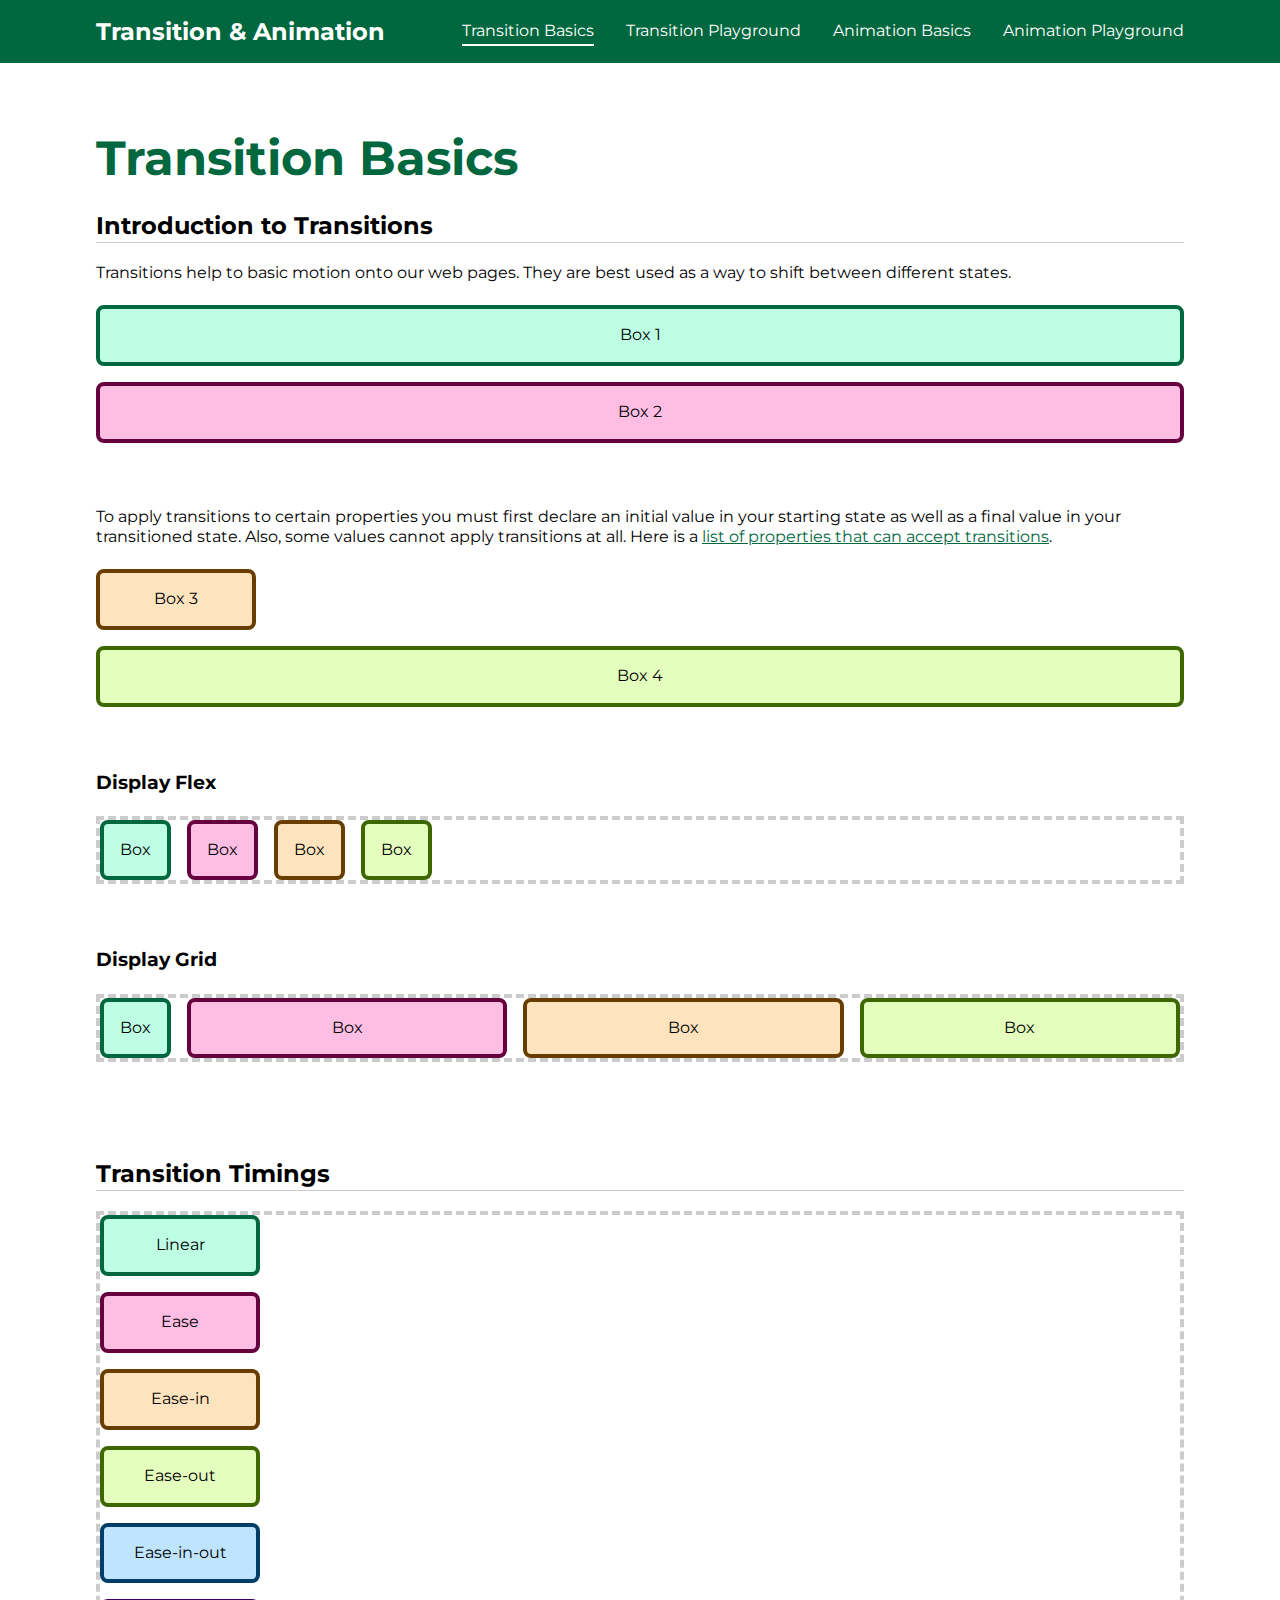
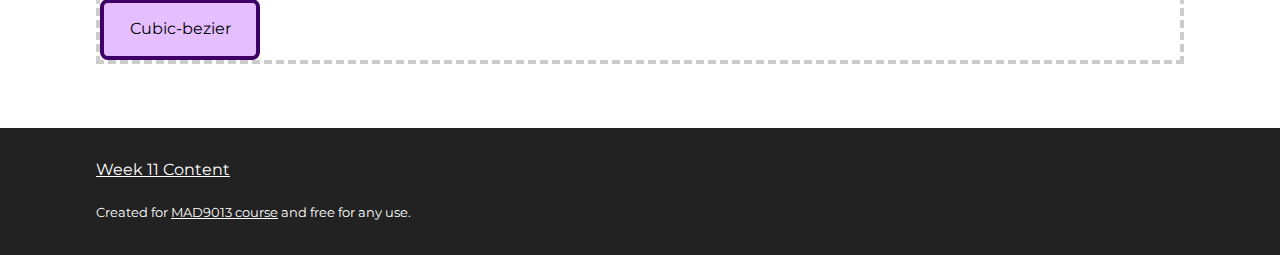
==== transition-basics.html @ c45581e3 "Set up for f22" ====
<!DOCTYPE html>
<html lang="en">
  <head>
    <meta charset="UTF-8" />
    <meta name="viewport" content="width=device-width, initial-scale=1.0" />
    <title>Transition Basics | W11 - Transition &amp; Animation</title>
    <link rel="stylesheet" href="./css/base.css" />
    <link rel="stylesheet" href="./css/transition-basics.css" />
    <link
      href="https://fonts.googleapis.com/css2?family=Montserrat:ital,wght@0,400;0,800;1,400;1,800&display=swap"
      rel="stylesheet"
    />
  </head>
  <body>
    <ul class="skip-links">
      <li><a href="#nav">Skip to main navigation</a></li>
      <li><a href="#main">Skip to content</a></li>
    </ul>

    <header class="masthead no-print" role="banner">
      <div class="container">
        <a href="/" class="logo">
          <strong>Transition &amp; Animation</strong>
        </a>
        <nav id="nav" role="navigation">
          <ul>
            <li>
              <a aria-current="page" href="./transition-basics.html"
                >Transition Basics</a
              >
            </li>
            <li>
              <a href="./transition-playground.html">Transition Playground</a>
            </li>
            <li><a href="./animation-basics.html">Animation Basics</a></li>
            <li>
              <a href="./animation-playground.html">Animation Playground</a>
            </li>
          </ul>
        </nav>
        <a class="nav-toggle" href="#nav" aria-label="Click to open mobile nav">
          <span class="tog top"></span>
          <span class="tog middle"></span>
          <span class="tog bottom"></span>
        </a>
      </div>
    </header>

    <main id="main" role="main">
      <section>
        <div class="container container-side-padding">
          <h1>Transition Basics</h1>

          <!-- ---------- TUTORIAL CONTENT ---------- -->

          <h2>Introduction to Transitions</h2>
          <p>
            Transitions help to basic motion onto our web pages. They are best
            used as a way to shift between different states.
          </p>
          <div class="box-simple box-1">Box 1</div>
          <div class="box-simple box-2">Box 2</div>

          <p class="padding-t-3">
            To apply transitions to certain properties you must first declare an
            initial value in your starting state as well as a final value in
            your transitioned state. Also, some values cannot apply transitions
            at all. Here is a
            <a
              href="https://developer.mozilla.org/en-US/docs/Web/CSS/CSS_animated_properties"
              >list of properties that can accept transitions</a
            >.
          </p>
          <div class="box-simple box-3">Box 3</div>
          <div class="box-simple box-4">Box 4</div>
          <h3 class="padding-t-3">Display Flex</h3>
          <div class="flex-transition parent-styles push">
            <div class="box-simple">Box</div>
            <div class="box-simple">Box</div>
            <div class="box-simple">Box</div>
            <div class="box-simple">Box</div>
          </div>
          <h3 class="padding-t-3">Display Grid</h3>
          <div class="grid-transition parent-styles">
            <div class="box-simple">Box</div>
            <div class="box-simple">Box</div>
            <div class="box-simple">Box</div>
            <div class="box-simple">Box</div>
          </div>

          <h2 class="padding-t">Transition Timings</h2>
          <div class="parent-styles timing">
            <div class="box-simple linear">Linear</div>
            <div class="box-simple ease">Ease</div>
            <div class="box-simple ease-in">Ease-in</div>
            <div class="box-simple ease-out">Ease-out</div>
            <div class="box-simple ease-in-out">Ease-in-out</div>
            <div class="box-simple cubic-bezier">Cubic-bezier</div>
          </div>

          <!-- ---------- END TUTORIAL CONTENT ---------- -->
        </div>
      </section>
    </main>
    <footer class="footer" role="contentinfo">
      <div class="container">
        <p>
          <a
            href="https://mad9013.github.io/F2021/modules/week11/"
            target="_blank"
            >Week 11 Content</a
          >
        </p>
        <small
          >Created for
          <a href="https://mad9013.github.io/F2021/">MAD9013 course</a> and free
          for any use.</small
        >
      </div>
    </footer>
    <div class="click-to-close"></div>
    <script src="./js/main.js"></script>
  </body>
</html>
---- css/base.css ----
@-moz-viewport { width: device-width; scale: 1; }
@-ms-viewport { width: device-width; scale: 1; }
@-o-viewport { width: device-width; scale: 1; }
@-webkit-viewport { width: device-width; scale: 1; }
@viewport { width: device-width; scale: 1; }

html {
box-sizing: border-box;
font: normal 100%/1.3 "Montserrat", -apple-system, BlinkMacSystemFont, "Segoe UI", "Roboto", "Helvetica Neue", Arial,  "Apple Color Emoji", "Segoe UI Emoji", "Segoe UI Symbol", sans-serif;
-moz-text-size-adjust: 100%;
-ms-text-size-adjust: 100%;
-webkit-text-size-adjust: 100%;
text-size-adjust: 100%;
}

*, *::before, *::after {
  box-sizing: inherit;
}

:root {
  --color-primary: #00673e;
  --color-primary-pale: #befee4;
  --color-primary-light: #017949;
  --color-primary-dark: #00331f;
  --color-accent-1: #67003e;
  --color-accent-1-light: #febee4;
  --color-accent-2: #673e00;
  --color-accent-2-light: #fee4be;
  --color-accent-3: #3e6700;
  --color-accent-3-light: #e4febe;
  --color-accent-4: #003e67;
  --color-accent-4-light: #bee4fe;
  --color-accent-5: #3e0067;
  --color-accent-5-light: #e4befe;
  --color-accent-6: #3e6767;
  --color-accent-6-light: #e4fefe;
  --color-accent-7: #3e3e67;
  --color-accent-7-light: #e4e4fe;
  --color-accent-8: #676700;
  --color-accent-8-light: #fefebe;
  --color-error: #670c03;
}

body {
  margin: 0;
  min-height: 100vh;
  display: grid;
  grid-template-rows: auto 1fr auto;
}

svg {
  fill: currentColor;
}

/* - - - - - - - - - - Typogrophy - - - - - - - - - - */

/* 
Standardizing some basic type styles across my website.
*/


h1, h2, h3, h4, h5, h6, p, ul, ol {
  margin: 0 0 1.3rem;
}

h1 {
  font-size: 3rem;
  color: var(--color-primary);
}

h2,
h1 + .subtitle {
  border-bottom: 0.0625rem solid #ccc;
}

h1 + .subtitle {
  font-size: 1.25rem;
  margin: -1rem 0 2rem;
  font-style: italic;
}

a {
  color: var(--color-primary);
  transition:
    color .2s,
    background-color .2s,
    border-color .2s,
    box-shadow .2s;
}

a:hover, a:focus {
  color: var(--color-primary-dark);
}

.btn {
  background-color: var(--color-primary);
  border: 0.0625rem solid var(--color-primary-light);
  box-shadow: 0 0.25rem 0.5rem #0004;
  color: #fff;
  padding: .75em 1.25em;
  text-decoration: none;
  text-transform: uppercase;
  font-weight: bold;
  border-radius: 0.25rem;
  display: inline-block;
  cursor: pointer;
  transition:
    color .2s,
    background-color .2s,
    border-color .2s;
}


.btn:hover, .btn:focus {
  background-color: var(--color-primary-dark);
  border-color: var(--color-primary);
  color: #fff;
}


/* - - - - - - - - - - Layout - - - - - - - - - - */
/* 
I like to create a collection of reusable classes that help me create consistent layout and spacing on my webpages.
*/

.container {
  max-width: 70em;
  width: 100%;
  margin: 0 auto;
}

section > .container {
  padding-top: 4rem;
  padding-bottom: 4rem;
}

.container-side-padding {
  padding-left: 1rem;
  padding-right: 1rem;
}

.padding-t {
  padding-top: 6rem;
}

.padding-t-3 {
  padding-top: 3rem;
}

.spacing-b {
  padding-bottom: 6rem;
}

.push {
  margin-bottom: 1rem;
}

.push-4 {
  margin-bottom: 4rem;
}

.text-wrap {
  max-width: 45em;
}

.parent-styles {
  border: 0.25rem dashed #ccc;
}

.grid-3 {
  display: grid;
  gap: 1rem;
}

@media only screen and (min-width: 38em) {

  .grid-3 {
    grid-template-columns: repeat(3, 1fr);
  }

}

/* - - - - - - - - - - Masthead - - - - - - - - - - */

/* - - - - - - - - - - Nav Toggle - - - - - - - - - - */

.nav-toggle {
  width: 2.5rem;
  height: 1.5rem;
  display: flex;
  flex-direction: column;
  justify-content: space-between;
  position: relative;
}

.nav-toggle .tog {
  width: 100%;
  height: 0.25rem;
  background-color: #fff;
  position: relative;
  transition:
    top .2s,
    bottom .2s,
    opacity .2s,
    transform .2s;
}
.tog.top {
  top: 0;
}

.tog.bottom {
  bottom: 0;
}

.open .top {
  top: 50%;
  transform: translateY(-50%) rotate(45deg);
}

.open .middle {
  opacity: 0;
}

.open .bottom {
  bottom: 50%;
  transform: translateY(50%) rotate(-45deg);
}


@media only screen and (min-width: 65em) {

  .nav-toggle {
    display: none;
  }

}

.click-to-close {
  width: 100vw;
  height: 100vh;
  background-color: #0008;
  position: fixed;
  top: 0;
  left: 0;
  pointer-events: none;
  opacity: 0;
  transition:
    opacity .2s;
}

.click-to-close.open {
  opacity: 1;
  pointer-events: all;
}

/* - - - - - - - - - - End of Nav Toggle - - - - - - - - - - */

.masthead {
  padding: 1rem 0;
  background-color: var(--color-primary);
  position: sticky;
  top: 0;
  width: 100%;
  z-index: 10000;
}

.masthead .container {
  padding: 0 1rem;
  display: flex;
  justify-content: space-between;
  align-items: center;
}

.masthead a {
  color: #fff;
  text-decoration: none;
  transition:
    opacity .2s;
}

.masthead nav a {
  position: relative;
}

.masthead nav a::after {
  content: " ";
  display: none;
  position: absolute;
  width: 0;
  height: 0.125rem;
  bottom: -.25rem;
  left: 50%;
  transform: translateX(-50%);
  background-color: #fff;
}

.masthead nav a[aria-current="page"]::after,
.masthead nav a:hover::after {
  width: 100%;
}

.masthead a.logo:hover,
.masthead a.logo:focus {
  opacity: .5;
}

.masthead .logo h1,
.masthead .logo strong {
  color: #fff;
  font-size: 1.5rem;
  margin: 0;
}

.masthead nav {
  position: fixed;
  top: 0;
  right: -66.6666%;
  width: 66.6666vw;
  height: 100vh;
  box-shadow: -0.125rem 0.25rem 0.5rem rgba(0, 0, 0, .15);
  background-color: var(--color-primary-dark);
  transition:
    right .2s,
    top .2s;
}

.masthead nav.open {
  right: 0;
}

.masthead nav ul {
  padding: 6rem 1rem;
  text-align: right;
  margin: 0;
  list-style-type: none;
}

.masthead nav li:not(:last-child) {
  margin-bottom: 1rem;
}

.masthead nav a {
  display: block;
  font-size: 1.25rem;
}

@media only screen and (min-width: 65em) {

  .masthead nav {
    position: static;
    top: auto;
    left: auto;
    width: auto;
    height: auto;
    box-shadow: none;
    z-index: auto;
    background-color: transparent;
  }

  .masthead nav ul {
    display: flex;
    padding: 0;
  }

  .masthead nav li:not(:last-child) {
    margin-bottom: 0;
    margin-right: 2rem;
  }
  
  .masthead nav a {
    display: block;
    font-size: 1rem;
  }

  .masthead nav a::after {
    display: block;
  }

}

/* - - - - - - - - - - Cards - - - - - - - - - - */

.cards {
  list-style-type: none;
  padding: 0;
  display: grid;
  grid-template-columns: 1fr;
  column-gap: 1rem;
  row-gap: 1rem;
}

.cards-examples li {
  display: flex;
}

.cards-examples .card {
  display: flex;
  flex-direction: column;
  justify-content: space-between;
  flex-grow: 2;
  padding: 1rem;
  color: var(--color-primary);
  border: 0.125rem solid var(--color-primary);
  background-color: #fff;
  box-shadow: 0 0.25rem 0.5rem rgba(0, 0, 0, .15);
  border-radius: .5rem;
  text-decoration: none;
}

.cards-examples .card:hover,
.cards-examples .card:focus {
  color: #fff;
  border-color: #fff;
  background-color: var(--color-primary);
  box-shadow: 0 0.5rem 0.75rem rgba(0, 0, 0, .15);
  }

.cards-examples .card span {
  text-decoration: underline;
}

@media only screen and (min-width: 38em) {

  .cards-examples {
    grid-template-columns: repeat(2, 1fr);
  }

}

@media only screen and (min-width: 60em) {

  .cards-examples {
    grid-template-columns: repeat(4, 1fr);
  }

}

/* - - - - - - - - - - Footer - - - - - - - - - - */

.footer {
  background-color: #222;
  color: #fff;
  padding: 2rem 0;
}

.footer .container {
  padding: 0 1rem;
}

.footer a {
  color: #fff;
}

.footer a:hover,
.footer a:focus {
  color: #ffffffaa;
}

/* - - - - - - - - - - Helpers - - - - - - - - - - */

.box-simple {
  border: 0.25rem solid var(--color-primary);
  background-color: var(--color-primary-pale);
  border-radius: .5rem;
  padding: 1rem;
  text-align: center;
  /* display: inline-block; */
  /* width: max-content; */
  margin: 0 0 1rem;
}

.box-simple:nth-of-type(2) {
  border-color: var(--color-accent-1);
  background-color: var(--color-accent-1-light);
}

.box-simple:nth-of-type(3) {
  border-color: var(--color-accent-2);
  background-color: var(--color-accent-2-light);
}

.box-simple:nth-of-type(4) {
  border-color: var(--color-accent-3);
  background-color: var(--color-accent-3-light);
}

.box-simple:nth-of-type(5) {
  border-color: var(--color-accent-4);
  background-color: var(--color-accent-4-light);
}

.box-simple:nth-of-type(6) {
  border-color: var(--color-accent-5);
  background-color: var(--color-accent-5-light);
}

.box-simple:nth-of-type(7) {
  border-color: var(--color-accent-6);
  background-color: var(--color-accent-6-light);
}

.box-simple:nth-of-type(8) {
  border-color: var(--color-accent-7);
  background-color: var(--color-accent-7-light);
}

.box-simple:nth-of-type(9) {
  border-color: var(--color-accent-8);
  background-color: var(--color-accent-8-light);
}

.box-simple:last-of-type {
  margin: 0;
}

.flex-transition .box-simple,
.grid-transition .box-simple {
  margin: 0;
}

.flex-transition .box-simple:not(:last-child) {
  margin: 0 1rem 0 0;
}

/* A nice highlight for when I dropped in code samples */

code {
  background-color: #00000022;
  border: 0.0625rem solid #00000044;
  padding: .25rem;
  border-radius: .25rem;
}

/* - - - - - - - - - - Accessibility - - - - - - - - - - */

.skip-links {
  padding: 0;
  margin: 0;
  list-style-type: none;
}

.skip-links a {
  position: absolute;
  top: -100rem;
  display: inline-block;
  padding: 1rem;
  background-color: var(--color-accent-1);
  color: #fff;
  font-weight: bold;
  text-decoration: none;
  z-index: 1000000;
}

.skip-links a:focus {
  top: 0;
}

.to-top {
  position: fixed;
  bottom: 0;
  right: 1rem;
  background-color: var(--color-accent-1);
  padding: .5rem .75rem;
  border-radius: .5rem .5rem 0 0;
  text-decoration: none;
  transform: translateY(100%);
  transition: transform .2s;
}

.to-top.visible {
  transform: none;
}

*:focus {
  outline: 0.125rem solid var(--color-accent-1);
  outline-offset: 0.125rem;
}


/* - - - - - - - - - - Icons - - - - - - - - - - */

.icon {
  width: 2rem;
  height: 2rem;
  display: inline-flex;
  align-items: center;
  justify-content: center;
  vertical-align: middle;
}

.icon svg {
  width: 100%;
  height: 100%;
  display: inline-block;
}

.icon-label {
  vertical-align: middle;
}
---- css/transition-basics.css ----
.box-1 {
  
}

.box-1:hover {
  background-color: var(--color-primary);
  color: #fff;
}
.box-2 {
  
}

.box-2:hover {
  background-color: var(--color-accent-1);
  color: #fff;
}

.box-3 {
  width: 10rem;

}

.box-3:hover {
  width: 100%;
}

.box-4 {
  position: relative;

}

.box-4:hover {
  left: 5rem;
}

.flex-transition {
  display: flex;
  justify-content: flex-start;
}

.flex-transition:hover {
  justify-content: flex-end;
}

.grid-transition {
  display: grid;
  gap: 1rem;
  grid-template-columns: auto 1fr 1fr 1fr;

}

.grid-transition:hover {
  grid-template-columns: 1fr 1fr 1fr 1fr;
  gap: 5rem;
}

/* - - - - - - - - - - Timing Functions - - - - - - - - - - */

.timing .box-simple {
  width: 10rem;
  position: relative;
}

.timing:hover .box-simple {
  
}

.timing .linear {

}

.timing .ease {

}

.timing .ease-in {

}

.timing .ease-out {

}

.timing .ease-in-out {

}

.timing .cubic-bezier {

}
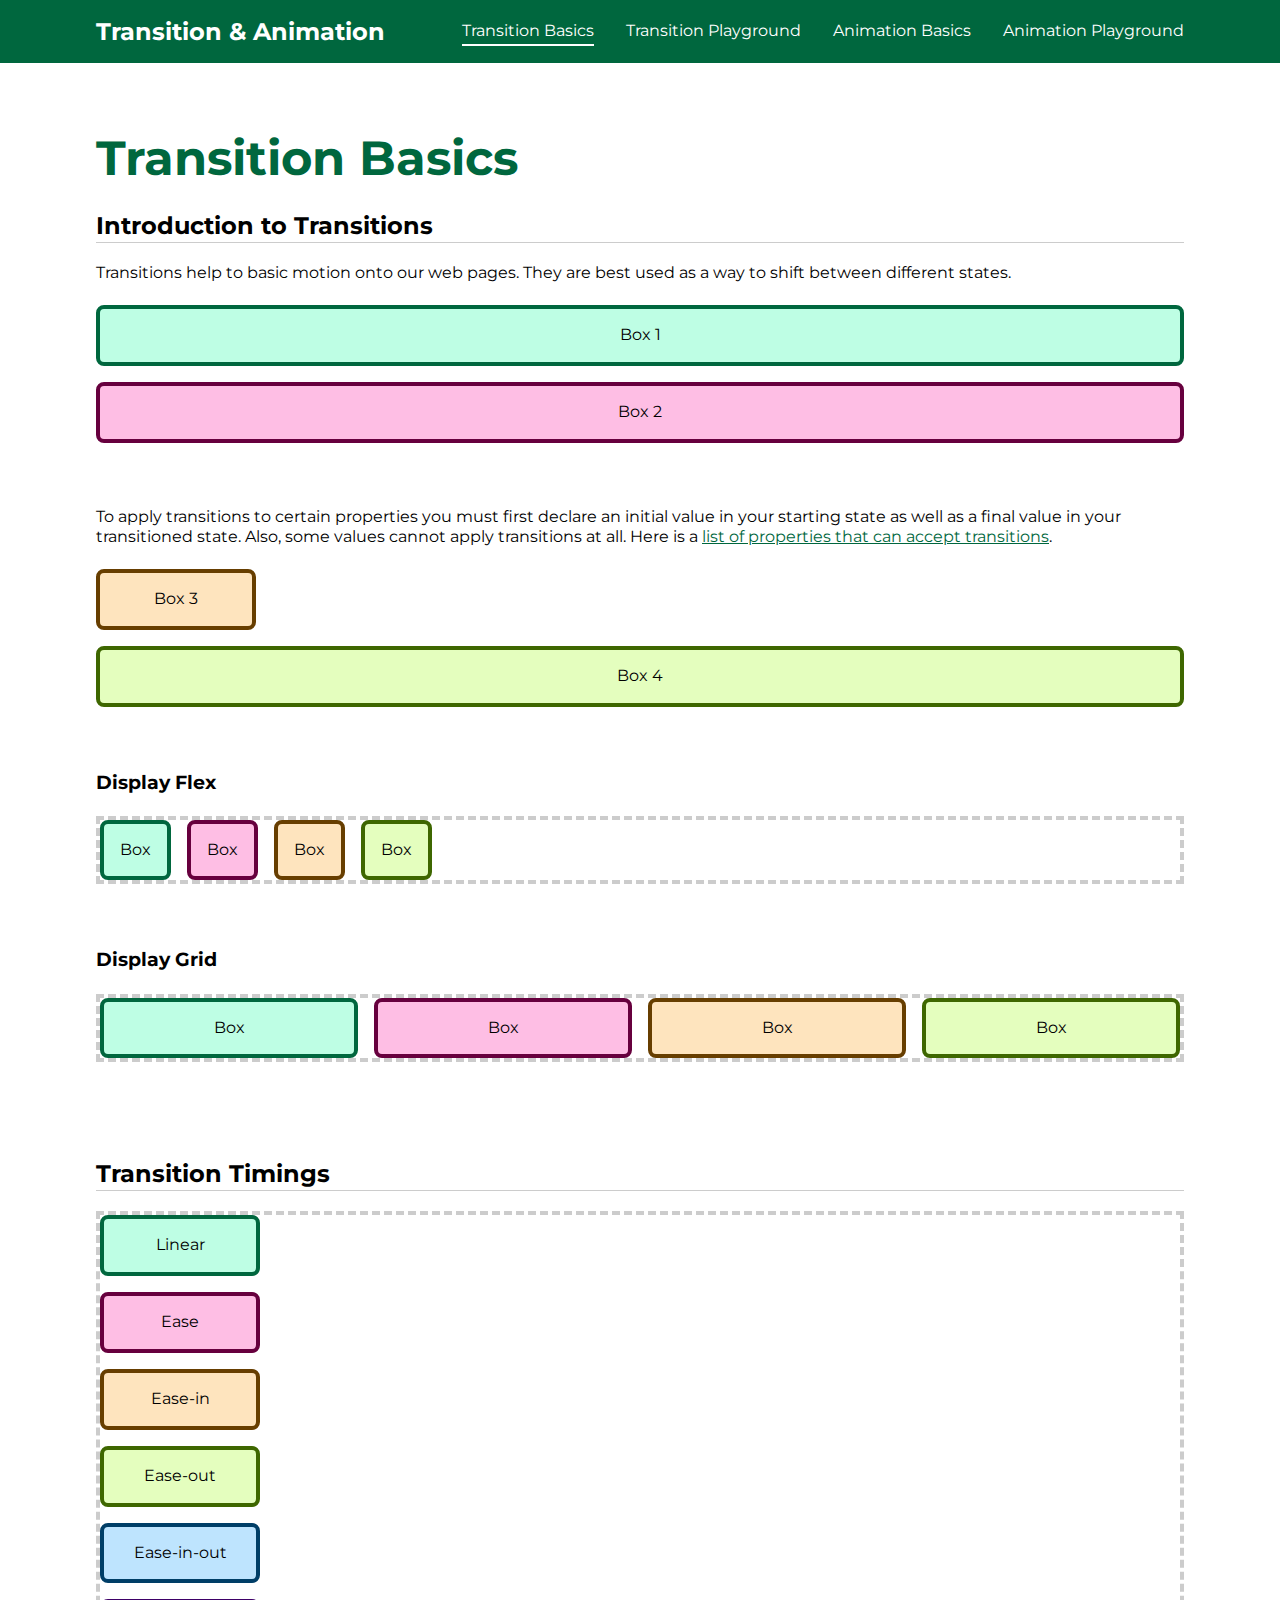
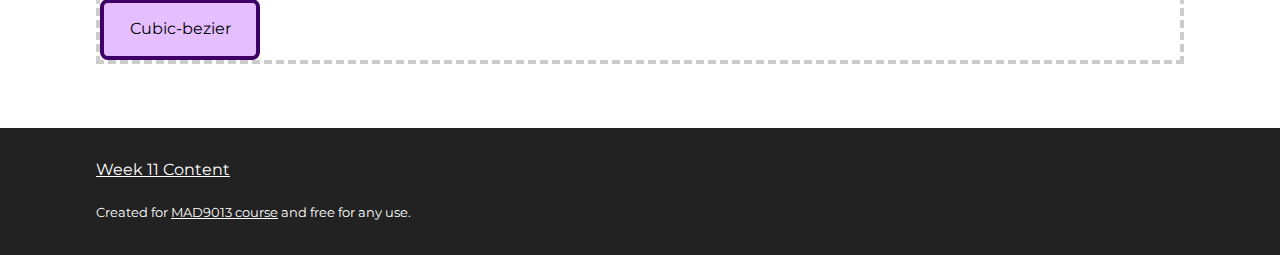
==== commit 6d787b3f: "Update ahead of lesson" ====
--- a/transition-basics.html
+++ b/transition-basics.html
@@ -5,7 +5,7 @@
     <meta name="viewport" content="width=device-width, initial-scale=1.0" />
     <title>Transition Basics | W11 - Transition &amp; Animation</title>
     <link rel="stylesheet" href="./css/base.css" />
-    <link rel="stylesheet" href="./css/transition-basics.css" />
+    <link rel="stylesheet" href="./css/transition-basics-complete.css" />
     <link
       href="https://fonts.googleapis.com/css2?family=Montserrat:ital,wght@0,400;0,800;1,400;1,800&display=swap"
       rel="stylesheet"
--- a/css/transition-basics-complete.css
+++ b/css/transition-basics-complete.css
@@ -0,0 +1,105 @@
+.box-1 {
+  transition-property: color, background-color;
+  transition-duration: 1s;
+  transition-timing-function: ease;
+  transition-delay: .5s;
+}
+
+.box-1:hover {
+  background-color: var(--color-primary);
+  color: #fff;
+}
+.box-2 {
+  transition:
+    color 1s 2s,
+    background-color 1s .5s;
+}
+
+.box-2:hover {
+  background-color: var(--color-accent-1);
+  color: #fff;
+}
+
+.box-3 {
+  width: 10rem; /* max-content */
+  transition: width .5s;
+}
+
+.box-3:hover {
+  width: 100%;
+}
+
+.box-4 {
+  position: relative;
+  transition: left .5s;
+  left: 0;
+}
+
+.box-4:hover {
+  left: 5rem;
+}
+
+.flex-transition {
+  display: flex;
+  justify-content: flex-start;
+  transition: justify-content .2s;
+}
+
+.flex-transition:hover {
+  justify-content: flex-end;
+}
+
+.grid-transition {
+  display: grid;
+  gap: 1rem;
+  grid-template-columns: 1fr 1fr 1fr 1fr;
+  transition:
+    grid-template-columns .2s,
+    gap .2s;
+}
+
+.grid-transition:hover {
+  grid-template-columns: 5fr 1fr 1fr 1fr;
+  gap: 5rem;
+}
+
+
+/* - - - - - - - - - - Timing Functions - - - - - - - - - - */
+
+.timing .box-simple {
+  width: 10rem;
+  position: relative;
+  left: 0;
+  transition:
+    left 1s,
+    transform 1s;
+}
+
+.timing:hover .box-simple {
+  left: 100%;
+  transform: translateX(-100%);
+}
+
+.timing .linear {
+  transition-timing-function: linear;
+}
+
+.timing .ease {
+  transition-timing-function: ease;
+}
+
+.timing .ease-in {
+  transition-timing-function: ease-in;
+}
+
+.timing .ease-out {
+  transition-timing-function: ease-out;
+}
+
+.timing .ease-in-out {
+  transition-timing-function: ease-in-out;
+}
+
+.timing .cubic-bezier {
+  transition-timing-function: cubic-bezier(.9,-0.35,.1,1.37);
+}
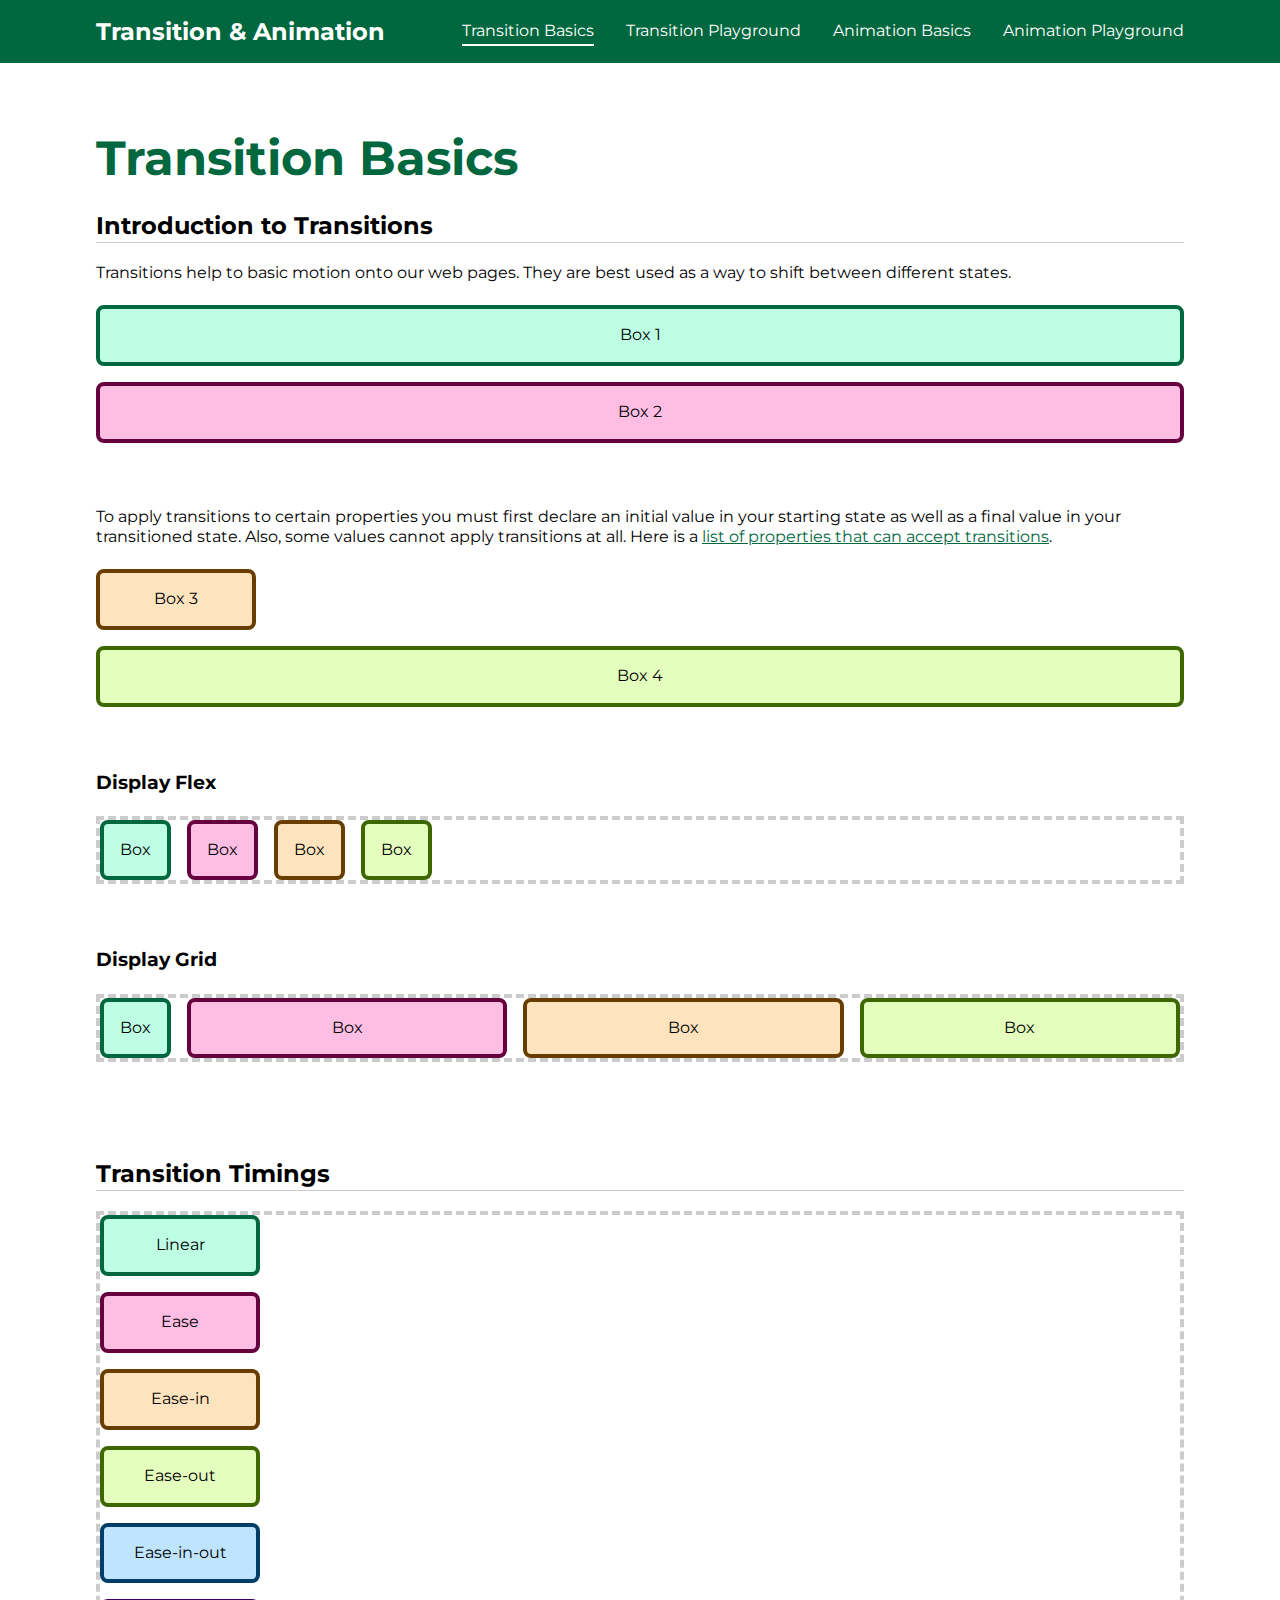
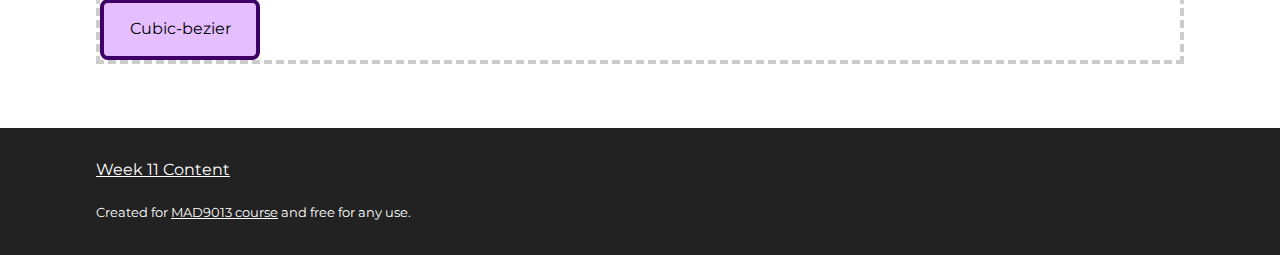
==== commit 84f4e43b: "Fix link to css" ====
--- a/transition-basics.html
+++ b/transition-basics.html
@@ -5,7 +5,7 @@
     <meta name="viewport" content="width=device-width, initial-scale=1.0" />
     <title>Transition Basics | W11 - Transition &amp; Animation</title>
     <link rel="stylesheet" href="./css/base.css" />
-    <link rel="stylesheet" href="./css/transition-basics-complete.css" />
+    <link rel="stylesheet" href="./css/transition-basics.css" />
     <link
       href="https://fonts.googleapis.com/css2?family=Montserrat:ital,wght@0,400;0,800;1,400;1,800&display=swap"
       rel="stylesheet"
--- a/css/transition-basics.css
+++ b/css/transition-basics.css
@@ -0,0 +1,90 @@
+.box-1 {
+  
+}
+
+.box-1:hover {
+  background-color: var(--color-primary);
+  color: #fff;
+}
+.box-2 {
+  
+}
+
+.box-2:hover {
+  background-color: var(--color-accent-1);
+  color: #fff;
+}
+
+.box-3 {
+  width: 10rem;
+
+}
+
+.box-3:hover {
+  width: 100%;
+}
+
+.box-4 {
+  position: relative;
+
+}
+
+.box-4:hover {
+  left: 5rem;
+}
+
+.flex-transition {
+  display: flex;
+  justify-content: flex-start;
+}
+
+.flex-transition:hover {
+  justify-content: flex-end;
+}
+
+.grid-transition {
+  display: grid;
+  gap: 1rem;
+  grid-template-columns: auto 1fr 1fr 1fr;
+
+}
+
+.grid-transition:hover {
+  grid-template-columns: 1fr 1fr 1fr 1fr;
+  gap: 5rem;
+}
+
+/* - - - - - - - - - - Timing Functions - - - - - - - - - - */
+
+.timing .box-simple {
+  width: 10rem;
+  position: relative;
+}
+
+.timing:hover .box-simple {
+  
+}
+
+.timing .linear {
+
+}
+
+.timing .ease {
+
+}
+
+.timing .ease-in {
+
+}
+
+.timing .ease-out {
+
+}
+
+.timing .ease-in-out {
+
+}
+
+.timing .cubic-bezier {
+
+}
